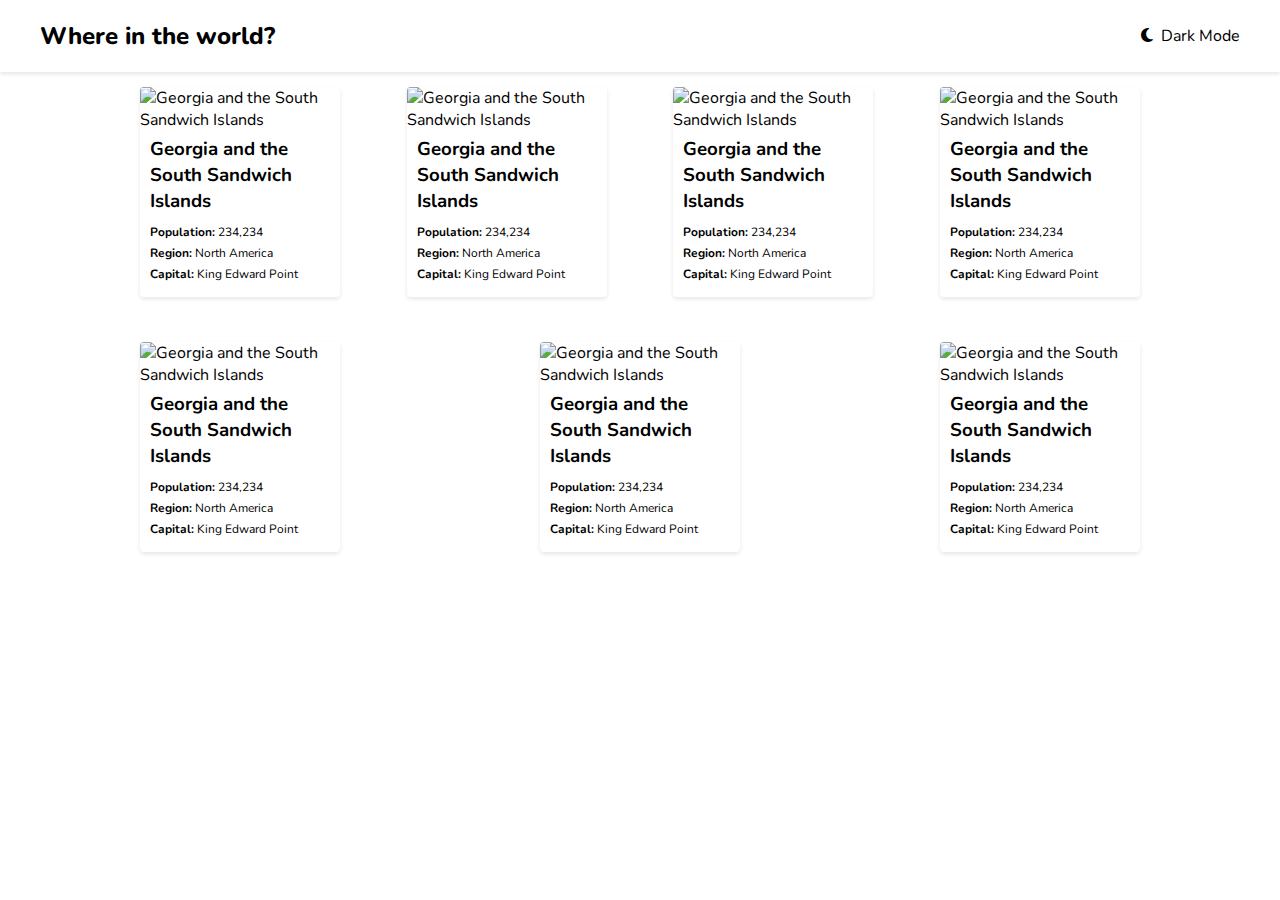
==== index.html @ 35d591dc "header and country cards" ====
<!DOCTYPE html>
<html lang="en">
<head>
    <meta charset="UTF-8">
    <meta name="viewport" content="width=device-width, initial-scale=1.0" >
    <title>Document</title>
    <link rel="stylesheet" href="style.css">
    <meta http-equiv="X-UA-Compatible" content="IE= chrome" />
    <link rel="stylesheet" href="https://cdnjs.cloudflare.com/ajax/libs/font-awesome/6.7.2/css/all.min.css" integrity="sha512-Evv84Mr4kqVGRNSgIGL/F/aIDqQb7xQ2vcrdIwxfjThSH8CSR7PBEakCr51Ck+w+/U6swU2Im1vVX0SVk9ABhg==" crossorigin="anonymous" referrerpolicy="no-referrer" />
    <script src="script.js"></script>
    <link href="https://fonts.googleapis.com/css?family=Nunito:200,300,regular,500,600,700,800,900,200" rel="stylesheet" />
</head>
<body>
  
    <header class="header_container">
            <div class="header_contents">
                <h2 class="title">Where in the world?</h2>
                <p> <i class="fa-solid fa-moon"></i>&nbsp;&nbsp;Dark Mode</p>
            </div>
    </header>
    <main>

        <div class="countries-card-container">

            <div class="country">

                <img src= "https://flagcdn.com/gs.svg" alt=" Georgia and the South Sandwich Islands">
                <h3>Georgia and the South Sandwich Islands</h3>
                
                <div class="infos">

                    
                    <p><b>Population:</b> 234,234</p>
                    <p><b>Region:</b> North America</p>
                    <p><b>Capital:</b> King Edward Point</p>
    


                </div>


 
               


            </div>

            <div class="country">

                <img src= "https://flagcdn.com/gs.svg" alt=" Georgia and the South Sandwich Islands">
                <h3>Georgia and the South Sandwich Islands</h3>
                
                <div class="infos">

                    
                    <p><b>Population:</b> 234,234</p>
                    <p><b>Region:</b> North America</p>
                    <p><b>Capital:</b> King Edward Point</p>
    


                </div>

                
 
               


            </div>

            <div class="country">

                <img src= "https://flagcdn.com/gs.svg" alt=" Georgia and the South Sandwich Islands">
                <h3>Georgia and the South Sandwich Islands</h3>
                
                <div class="infos">

                    
                    <p><b>Population:</b> 234,234</p>
                    <p><b>Region:</b> North America</p>
                    <p><b>Capital:</b> King Edward Point</p>
    


                </div>

                
 
               


            </div>
            
            
            <div class="country">

                <img src= "https://flagcdn.com/gs.svg" alt=" Georgia and the South Sandwich Islands">
                <h3>Georgia and the South Sandwich Islands</h3>
                
                <div class="infos">

                    
                    <p><b>Population:</b> 234,234</p>
                    <p><b>Region:</b> North America</p>
                    <p><b>Capital:</b> King Edward Point</p>
    


                </div>

                
 
               


            </div>

            <div class="country">

                <img src= "https://flagcdn.com/gs.svg" alt=" Georgia and the South Sandwich Islands">
                <h3>Georgia and the South Sandwich Islands</h3>
                
                <div class="infos">

                    
                    <p><b>Population:</b> 234,234</p>
                    <p><b>Region:</b> North America</p>
                    <p><b>Capital:</b> King Edward Point</p>
    


                </div>

                
 
               


            </div>

            <div class="country">

                <img src= "https://flagcdn.com/gs.svg" alt=" Georgia and the South Sandwich Islands">
                <h3>Georgia and the South Sandwich Islands</h3>
                
                <div class="infos">

                    
                    <p><b>Population:</b> 234,234</p>
                    <p><b>Region:</b> North America</p>
                    <p><b>Capital:</b> King Edward Point</p>
    


                </div>

                
 
               


            </div>

            <div class="country">

                <img src= "https://flagcdn.com/gs.svg" alt=" Georgia and the South Sandwich Islands">
                <h3>Georgia and the South Sandwich Islands</h3>
                
                <div class="infos">

                    
                    <p><b>Population:</b> 234,234</p>
                    <p><b>Region:</b> North America</p>
                    <p><b>Capital:</b> King Edward Point</p>
    


                </div>

                
 
               


            </div>

          

       
        </div>



    </main>
</body>
</html>
---- style.css ----
* {
    box-sizing: border-box;
    padding: 0;
    margin: 0;
}

html, body {


    font-family: "Nunito", sans-serif;
 
}

.title {
    font-weight: 800;

}

.header_container{
    box-shadow: 0 2px 4px 0px rgba(0,0,0,0.1);
    padding-inline: 24px;
    padding: 20px;
    
}

.header_contents {
    display: flex;
    align-items: center;
    justify-content: space-between;
    max-width: 1200px;
    margin-inline: auto;



  
}



.country{
    width: 200px;
    border-radius: 4px;
    overflow: hidden;
    box-shadow: 0 2px 4px 0px rgba(0,0,0,0.1);
    padding-bottom: 10px ;
    transition: transform 0.2s ease-in-out;
    margin-top: 15px;
    display: inline-block;
   
 

}

.country:hover{
    transform: scale(1.04);
}

h3{
    padding:  5px 10px;
}

.countries-card-container{
    display: flex;
    gap: 30px;
    flex-wrap: wrap;
    justify-content: space-between;
    max-width: 1000px;
   margin-inline: auto;
  

}

.infos{
    display: flex;
    flex-direction: column;
    gap:5px;
    padding: 5px;
    font-size: 12px;
    padding:  5px 10px;
}

.country img{
    width: 200px;
}
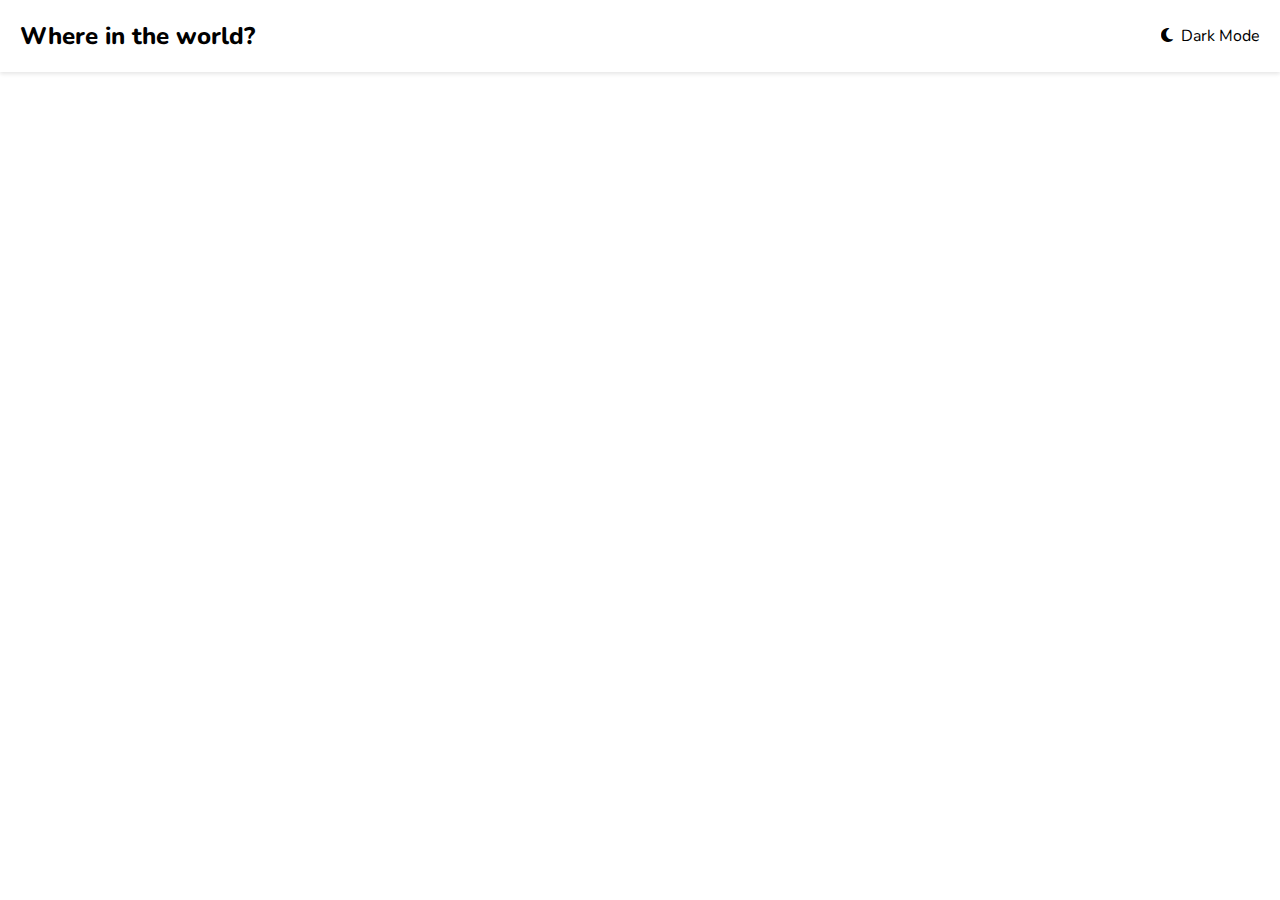
==== commit 9f71fb29: "Fetch countries data from REST Countries API and dynamically generate country cards." ====
--- a/index.html
+++ b/index.html
@@ -22,168 +22,6 @@
 
         <div class="countries-card-container">
 
-            <div class="country">
-
-                <img src= "https://flagcdn.com/gs.svg" alt=" Georgia and the South Sandwich Islands">
-                <h3>Georgia and the South Sandwich Islands</h3>
-                
-                <div class="infos">
-
-                    
-                    <p><b>Population:</b> 234,234</p>
-                    <p><b>Region:</b> North America</p>
-                    <p><b>Capital:</b> King Edward Point</p>
-    
-
-
-                </div>
-
-
- 
-               
-
-
-            </div>
-
-            <div class="country">
-
-                <img src= "https://flagcdn.com/gs.svg" alt=" Georgia and the South Sandwich Islands">
-                <h3>Georgia and the South Sandwich Islands</h3>
-                
-                <div class="infos">
-
-                    
-                    <p><b>Population:</b> 234,234</p>
-                    <p><b>Region:</b> North America</p>
-                    <p><b>Capital:</b> King Edward Point</p>
-    
-
-
-                </div>
-
-                
- 
-               
-
-
-            </div>
-
-            <div class="country">
-
-                <img src= "https://flagcdn.com/gs.svg" alt=" Georgia and the South Sandwich Islands">
-                <h3>Georgia and the South Sandwich Islands</h3>
-                
-                <div class="infos">
-
-                    
-                    <p><b>Population:</b> 234,234</p>
-                    <p><b>Region:</b> North America</p>
-                    <p><b>Capital:</b> King Edward Point</p>
-    
-
-
-                </div>
-
-                
- 
-               
-
-
-            </div>
-            
-            
-            <div class="country">
-
-                <img src= "https://flagcdn.com/gs.svg" alt=" Georgia and the South Sandwich Islands">
-                <h3>Georgia and the South Sandwich Islands</h3>
-                
-                <div class="infos">
-
-                    
-                    <p><b>Population:</b> 234,234</p>
-                    <p><b>Region:</b> North America</p>
-                    <p><b>Capital:</b> King Edward Point</p>
-    
-
-
-                </div>
-
-                
- 
-               
-
-
-            </div>
-
-            <div class="country">
-
-                <img src= "https://flagcdn.com/gs.svg" alt=" Georgia and the South Sandwich Islands">
-                <h3>Georgia and the South Sandwich Islands</h3>
-                
-                <div class="infos">
-
-                    
-                    <p><b>Population:</b> 234,234</p>
-                    <p><b>Region:</b> North America</p>
-                    <p><b>Capital:</b> King Edward Point</p>
-    
-
-
-                </div>
-
-                
- 
-               
-
-
-            </div>
-
-            <div class="country">
-
-                <img src= "https://flagcdn.com/gs.svg" alt=" Georgia and the South Sandwich Islands">
-                <h3>Georgia and the South Sandwich Islands</h3>
-                
-                <div class="infos">
-
-                    
-                    <p><b>Population:</b> 234,234</p>
-                    <p><b>Region:</b> North America</p>
-                    <p><b>Capital:</b> King Edward Point</p>
-    
-
-
-                </div>
-
-                
- 
-               
-
-
-            </div>
-
-            <div class="country">
-
-                <img src= "https://flagcdn.com/gs.svg" alt=" Georgia and the South Sandwich Islands">
-                <h3>Georgia and the South Sandwich Islands</h3>
-                
-                <div class="infos">
-
-                    
-                    <p><b>Population:</b> 234,234</p>
-                    <p><b>Region:</b> North America</p>
-                    <p><b>Capital:</b> King Edward Point</p>
-    
-
-
-                </div>
-
-                
- 
-               
-
-
-            </div>
-
           
 
        
--- a/style.css
+++ b/style.css
@@ -1,3 +1,6 @@
+@media (min-width: 1000px) {
+
+
 * {
     box-sizing: border-box;
     padding: 0;
@@ -6,8 +9,7 @@
 
 html, body {
 
-
-    font-family: "Nunito", sans-serif;
+font-family: "Nunito", sans-serif;
  
 }
 
@@ -27,15 +29,13 @@
     display: flex;
     align-items: center;
     justify-content: space-between;
-    max-width: 1200px;
+    max-width: 1440px;
     margin-inline: auto;
 
 
 
   
 }
-
-
 
 .country{
     width: 200px;
@@ -46,6 +46,7 @@
     transition: transform 0.2s ease-in-out;
     margin-top: 15px;
     display: inline-block;
+    max-width: fit-content;
    
  
 
@@ -61,14 +62,17 @@
 
 .countries-card-container{
     display: flex;
-    gap: 30px;
+    gap: 50px;
     flex-wrap: wrap;
-    justify-content: space-between;
+    margin-inline: auto;
     max-width: 1000px;
-   margin-inline: auto;
+    padding-top: 50px;
   
 
 }
+
+
+
 
 .infos{
     display: flex;
@@ -81,4 +85,87 @@
 
 .country img{
     width: 200px;
+    height: 133.33px; 
+    object-fit: cover; 
+    border-radius: 4px; 
 }
+
+   
+}
+@media (max-width: 900px) {
+    * {
+        box-sizing: border-box;
+        padding: 0;
+        margin: 0;
+    }
+
+    html, body {
+        font-family: "Nunito", sans-serif;
+    }
+
+    .title {
+        font-weight: 800;
+        font-size: 18px; 
+    }
+
+    .header_container {
+        box-shadow: 0 2px 4px 0px rgba(0, 0, 0, 0.1);
+        padding: 10px 16px; 
+    }
+
+    .header_contents {
+        display: flex;
+        align-items: center;
+        justify-content: space-between;
+        max-width: 100%;
+        margin-inline: auto;
+    }
+
+    .country {
+        width: 75%; 
+        border-radius: 4px;
+        overflow: hidden;
+        box-shadow: 0 4px 8px 0 rgba(0, 0, 0, 0.1);
+        padding-bottom: 8px; 
+        transition: transform 0.2s ease-in-out;
+        margin-top: 10px;
+        display: inline-block;
+        
+    }
+
+    .country:hover {
+        transform: scale(1.04);
+    }
+
+    h3 {
+        font-size: 20px; 
+        padding: 5px 8px;
+    }
+
+    .countries-card-container {
+        display: flex;
+        gap: 15px; 
+        flex-wrap: wrap;
+        margin-inline: auto;
+        max-width: 100%;
+        align-items: center;
+        justify-content: center;
+        padding-top: 20px;
+        
+    }
+
+    .infos {
+        display: flex;
+        flex-direction: column;
+        gap: 2px; 
+        font-size: 15px; 
+        padding: 5px 8px;
+    }
+
+    .country img {
+        width: 100%;
+        height: 150px; 
+        object-fit: cover; 
+        border-radius: 4px; 
+    }
+}
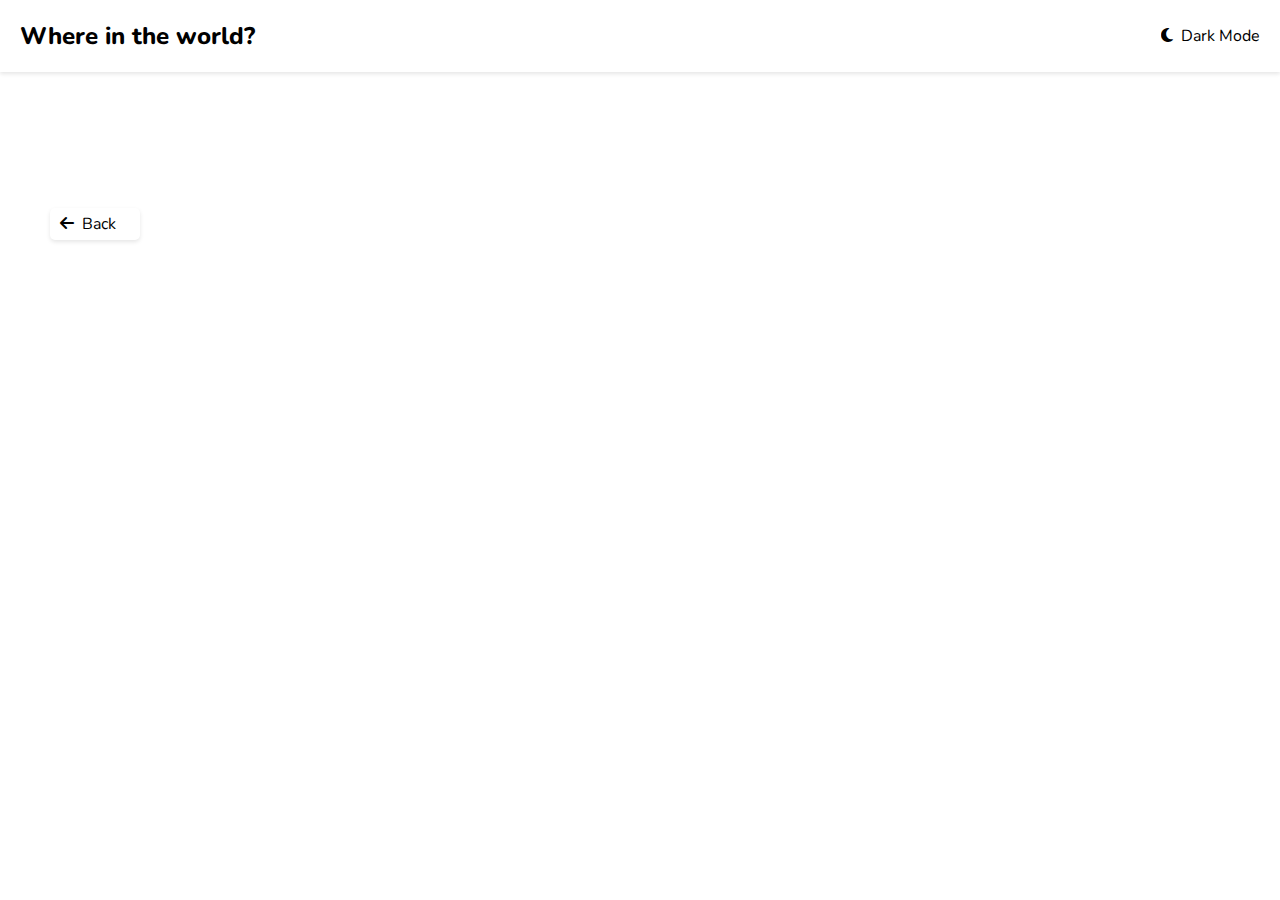
==== commit a44d7634: "Api service" ====
--- a/index.html
+++ b/index.html
@@ -22,13 +22,117 @@
 
         <div class="countries-card-container">
 
-          
 
+
+            
        
+        </div>
+
+
+
+        <div class="countries-card-container-2"> 
+
+            <div class="back-button"> <a href="index.html" style="text-decoration: none; color:black"> <i class="fa-solid fa-arrow-left"> </i>  &nbsp;Back </a> </div>
+            
+            <div class="country-details-cont" style="display: none;">
+
+
+                    
+                <img class="country-flag" src="" alt="">
+
+                    
+
+                    
+
+                    <div class="info-table">
+                    
+                            <h3 class="country-name"></h3>
+
+                                
+                                <div class="alignprops"> 
+
+                                                                    
+                                    <div class="row">
+                                        
+                                        
+                                        <div class="row">
+                                            
+                                            <p><b>Native Name:</b> <span class="data-native"></span></p>
+        
+                
+                                        </div>
+                                
+
+                                        <div class="row">
+                                            
+                                            <p><b>Population:</b> <span class="country-population"></span></p>
+        
+                
+                                        </div>
+
+                
+                                        <div class="row">
+            
+                                            <p><b>Region:</b> <span class="country-region"></span></p>
+                
+                                        </div>
+
+                                        <div class="row">
+            
+                                            <p><b>Sub Region:</b> <span class="country-subregion"></span></p>
+                
+                                        </div>
+
+                                        <div class="row">
+            
+                                            <p><b>Capital:</b> <span class="country-capital"></span></p>
+                
+                                        </div>
+            
+                                    </div>
+                                
+
+                                   
+
+                                </div>
+                                
+                                
+            
+
+
+
+        
+        
+        
+                            
+                            
+                            
+                            
+                        
+                        
+                        
+                    </div>
+
+
+
+                
+
+
+
+                    
+
+                </div>
+
+            </div>
         </div>
 
 
 
     </main>
 </body>
-</html>+</html>
+
+
+
+
+  
--- a/style.css
+++ b/style.css
@@ -38,27 +38,30 @@
 }
 
 .country{
-    width: 200px;
+
     border-radius: 4px;
     overflow: hidden;
     box-shadow: 0 2px 4px 0px rgba(0,0,0,0.1);
-    padding-bottom: 10px ;
+    padding-bottom: 28px;
     transition: transform 0.2s ease-in-out;
-    margin-top: 15px;
-    display: inline-block;
-    max-width: fit-content;
-   
+    margin-top : 15px;
+    padding-right: 5px;
+    width: 200px;
+
  
 
+}
+
+.country h3{
+    font-size: 0.97em;
+    padding-left: 10px;
+    margin-top: 5px;
 }
 
 .country:hover{
     transform: scale(1.04);
 }
 
-h3{
-    padding:  5px 10px;
-}
 
 .countries-card-container{
     display: flex;
@@ -68,7 +71,12 @@
     max-width: 1000px;
     padding-top: 50px;
   
-
+}
+
+.country a{
+    background-color: white;
+    color: black;
+    text-decoration: none;
 }
 
 
@@ -85,9 +93,78 @@
 
 .country img{
     width: 200px;
-    height: 133.33px; 
+    height: 150px; 
     object-fit: cover; 
     border-radius: 4px; 
+}
+
+
+.countries-card-container-2 {
+
+
+    margin-inline: auto;
+    max-width: 100%;
+
+    
+}
+
+.country-details-cont{
+    display: flex;
+    flex-direction: row;
+    padding: 50px;
+
+
+}
+
+.country-details-cont img {
+
+    width: 40%;
+   
+}
+
+.info-table{
+
+    display: flex;
+    align-items: start;
+    padding-left: 100px;
+    flex-flow: column;
+
+}
+
+
+
+.country-details-cont h3{
+    font-size: 3em;
+    flex-shrink: 1;
+}
+
+.row{
+    padding-top: 10px;
+   
+}
+
+
+.alignprops {
+    display: flex;
+    flex-direction: row;
+    justify-content: space-between;
+    gap: 200px;
+  
+}
+
+.back-button{
+
+    margin-top: 86px;
+    margin-left: 50px;
+    box-shadow: 0 2px 4px 0px rgba(0,0,0,0.1);
+    width: 7%;
+    border-radius: 5px;
+    padding: 5px;
+
+}
+.back-button i{
+    padding-left: 5px;
+    
 }
 
    
@@ -121,26 +198,13 @@
         margin-inline: auto;
     }
 
-    .country {
-        width: 75%; 
-        border-radius: 4px;
-        overflow: hidden;
-        box-shadow: 0 4px 8px 0 rgba(0, 0, 0, 0.1);
-        padding-bottom: 8px; 
-        transition: transform 0.2s ease-in-out;
-        margin-top: 10px;
-        display: inline-block;
-        
-    }
+
 
     .country:hover {
         transform: scale(1.04);
     }
 
-    h3 {
-        font-size: 20px; 
-        padding: 5px 8px;
-    }
+
 
     .countries-card-container {
         display: flex;
@@ -162,10 +226,5 @@
         padding: 5px 8px;
     }
 
-    .country img {
-        width: 100%;
-        height: 150px; 
-        object-fit: cover; 
-        border-radius: 4px; 
-    }
-}
+
+}
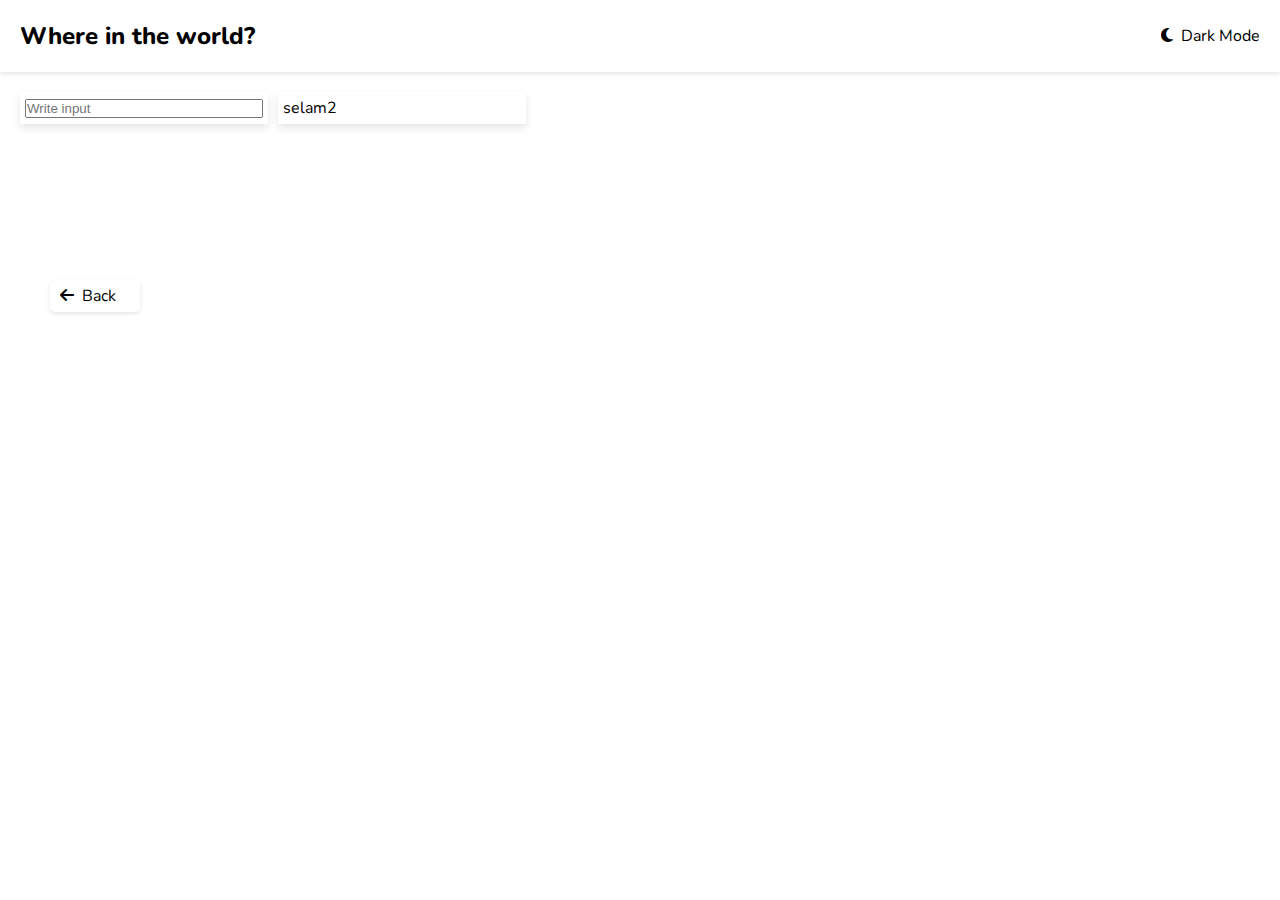
==== commit 49ef8c57: "developments on both api and styling" ====
--- a/index.html
+++ b/index.html
@@ -20,7 +20,23 @@
     </header>
     <main>
 
+        <div class="search-filter">
+            <div class="search-input">
+
+                <input type="text" placeholder="Write input">
+
+            </div>
+
+            <div class="filter">
+
+                selam2
+
+            </div>
+        </div>
+
         <div class="countries-card-container">
+
+            
 
 
 
@@ -91,7 +107,35 @@
             
                                     </div>
                                 
+                                    <div class="row">
+                                        
+                                        
+                                        <div class="row">
+                                            
+                                            <p><b>Top-Level Domain:</b> <span class="country-domain"></span></p>
+        
+                
+                                        </div>
+                                
 
+                                        <div class="row">
+                                            
+                                            <p><b>Currencies:</b> <span class="country-currency"></span></p>
+        
+                
+                                        </div>
+
+                
+                                        <div class="row">
+            
+                                            <p><b>Languages:</b> <span class="country-lang"></span></p>
+                
+                                        </div>
+
+
+            
+                                    </div>
+                                
                                    
 
                                 </div>
--- a/style.css
+++ b/style.css
@@ -151,6 +151,39 @@
     gap: 200px;
   
 }
+
+.search-filter{
+
+    display: inline-flex;
+    padding: 20px;
+    gap: 10px;
+    width: 100%;
+}
+
+.search-input{
+
+    padding: 5px;
+    box-shadow: 0 4px 8px 0px rgba(0,0,0,0.1);
+    width: 20%;
+   
+}
+
+.search-input input{
+
+    overflow: hidden;
+    flex-grow: 1;
+    width: -webkit-fill-available;
+
+    
+}
+
+.filter{
+    padding: 5px;
+    box-shadow: 0 4px 8px 0px rgba(0,0,0,0.1);
+    width: 20%;
+}
+
+
 
 .back-button{
 
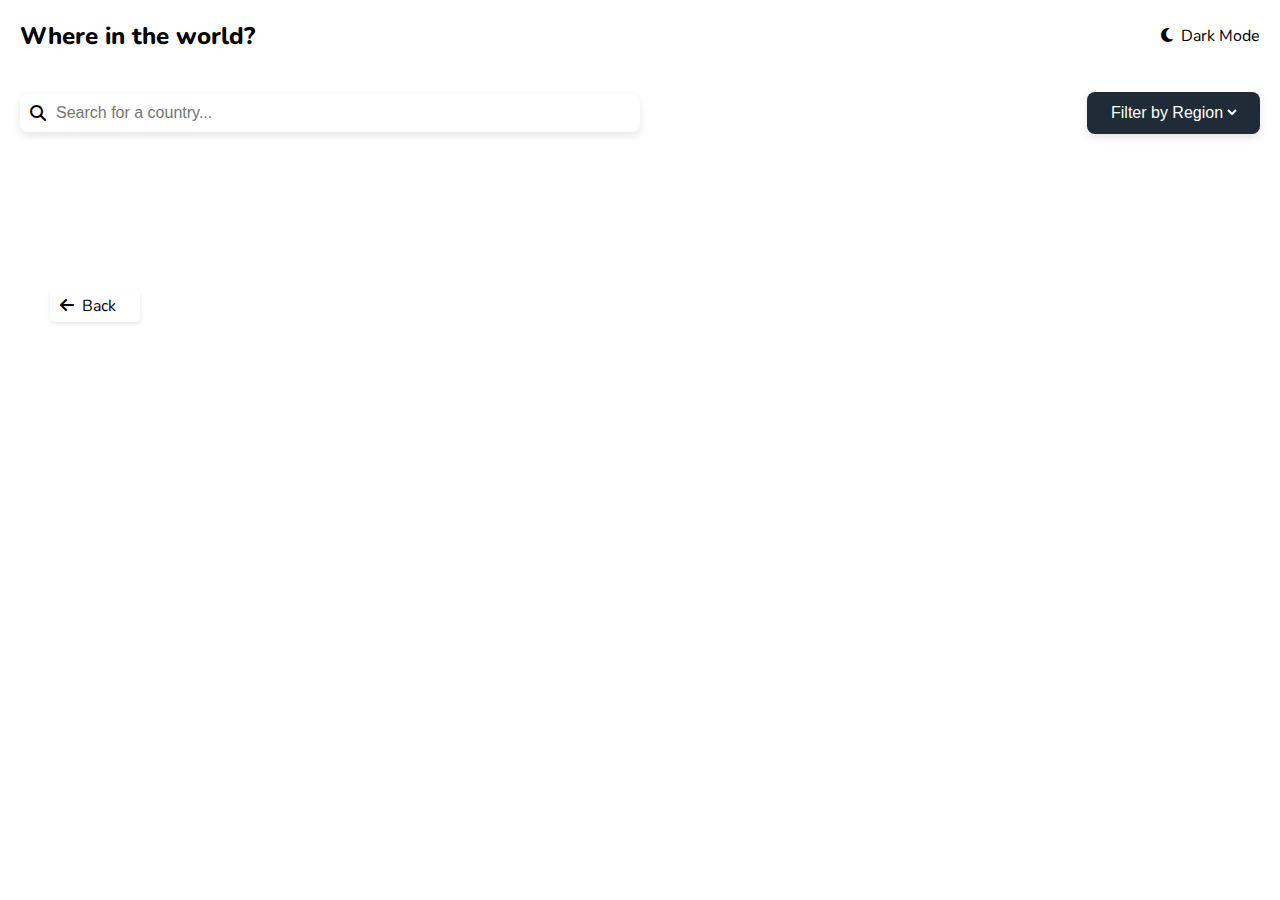
==== commit 90b484d5: "search filter modifications and more styling" ====
--- a/index.html
+++ b/index.html
@@ -12,7 +12,7 @@
 </head>
 <body>
   
-    <header class="header_container">
+    <header class="header_container"> <!-- Webpage-header content -->
             <div class="header_contents">
                 <h2 class="title">Where in the world?</h2>
                 <p> <i class="fa-solid fa-moon"></i>&nbsp;&nbsp;Dark Mode</p>
@@ -22,19 +22,22 @@
 
         <div class="search-filter">
             <div class="search-input">
-
-                <input type="text" placeholder="Write input">
-
+                <i class="fa-solid fa-magnifying-glass"></i>
+                <input type="text" placeholder="Search for a country...">
             </div>
-
             <div class="filter">
-
-                selam2
-
+                <select>
+                    <option value="all">Filter by Region</option>
+                    <option value="africa">Africa</option>
+                    <option value="americas">Americas</option>
+                    <option value="asia">Asia</option>
+                    <option value="europe">Europe</option>
+                    <option value="oceania">Oceania</option>
+                </select>
             </div>
         </div>
-
-        <div class="countries-card-container">
+        
+        <div class="countries-card-container">  <!--Inner html code comes from script.js -->
 
             
 
@@ -50,7 +53,7 @@
 
             <div class="back-button"> <a href="index.html" style="text-decoration: none; color:black"> <i class="fa-solid fa-arrow-left"> </i>  &nbsp;Back </a> </div>
             
-            <div class="country-details-cont" style="display: none;">
+            <div class="country-details-cont" style="display: none;">  <!-- Unseen by default. you should click on any country card for it to appear  -->
 
 
                     
@@ -60,7 +63,7 @@
 
                     
 
-                    <div class="info-table">
+                    <div class="info-table"> <!-- country details obtained via api -->
                     
                             <h3 class="country-name"></h3>
 
--- a/style.css
+++ b/style.css
@@ -152,37 +152,59 @@
   
 }
 
-.search-filter{
-
-    display: inline-flex;
+.search-filter {
+    display: flex;
+    justify-content: space-between; 
+    align-items: center;
     padding: 20px;
-    gap: 10px;
     width: 100%;
-}
-
-.search-input{
-
-    padding: 5px;
-    box-shadow: 0 4px 8px 0px rgba(0,0,0,0.1);
-    width: 20%;
-   
-}
-
-.search-input input{
-
-    overflow: hidden;
-    flex-grow: 1;
-    width: -webkit-fill-available;
-
-    
-}
-
-.filter{
-    padding: 5px;
-    box-shadow: 0 4px 8px 0px rgba(0,0,0,0.1);
-    width: 20%;
-}
-
+    background-color: white;
+    color: white; 
+}
+
+.search-input {
+    display: flex;
+    align-items: center;
+    background-color: white; 
+    border-radius: 8px;
+    padding: 10px;
+    box-shadow: 0 4px 8px rgba(0, 0, 0, 0.1);
+    width: 50%; 
+}
+
+
+.search-input i {
+    color: black;
+}
+
+
+.search-input input {
+    width: 100%;
+    border: none;
+    outline: none;
+    background: transparent;
+    color: black; 
+    font-size: 16px;
+    padding-left: 10px;
+}
+
+.filter {
+    background-color: #1f2b36; /* Arka plan rengi */
+    border-radius: 8px;
+    padding: 10px 20px;
+    box-shadow: 0 4px 8px rgba(0, 0, 0, 0.1);
+    color: white; 
+    cursor: pointer;
+    font-size: 16px;
+}
+
+.filter select {
+    background: none;
+    border: none;
+    outline: none;
+    color: white; 
+    font-size: 16px;
+}
 
 
 .back-button{
